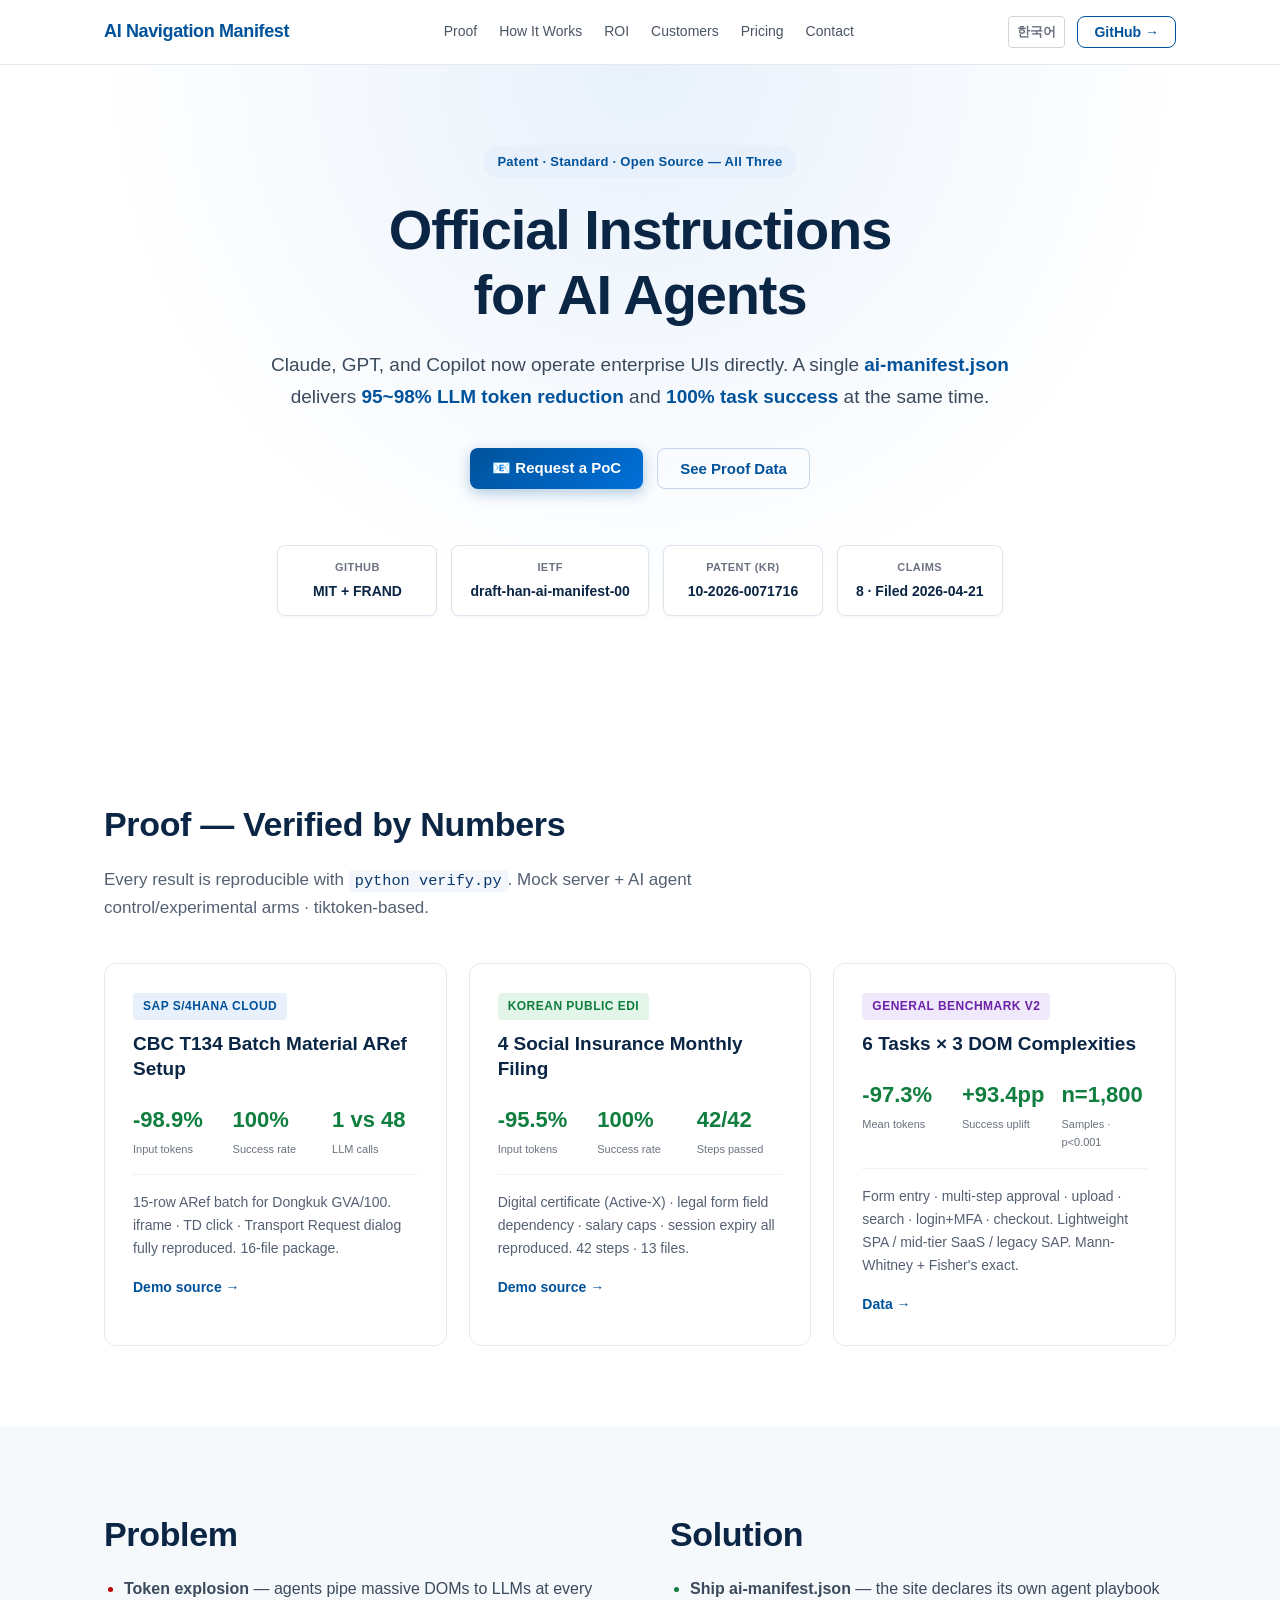
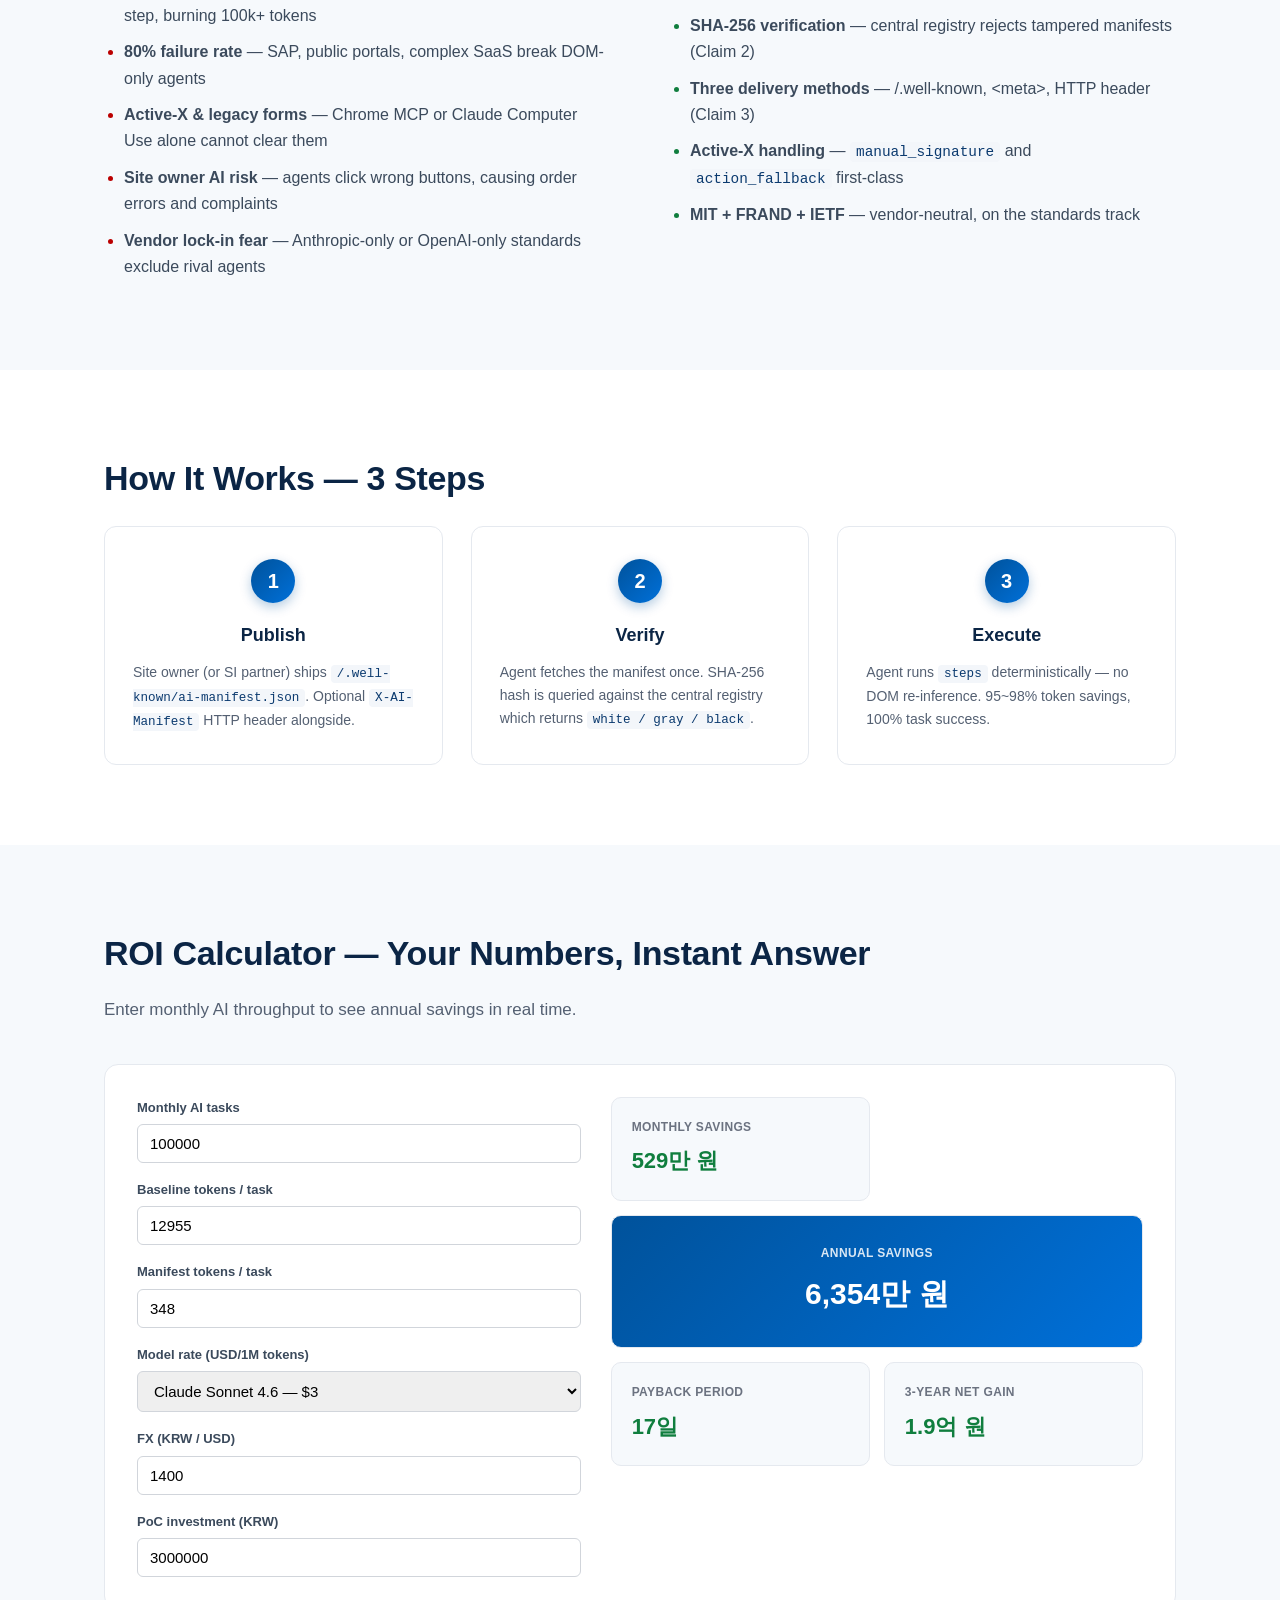
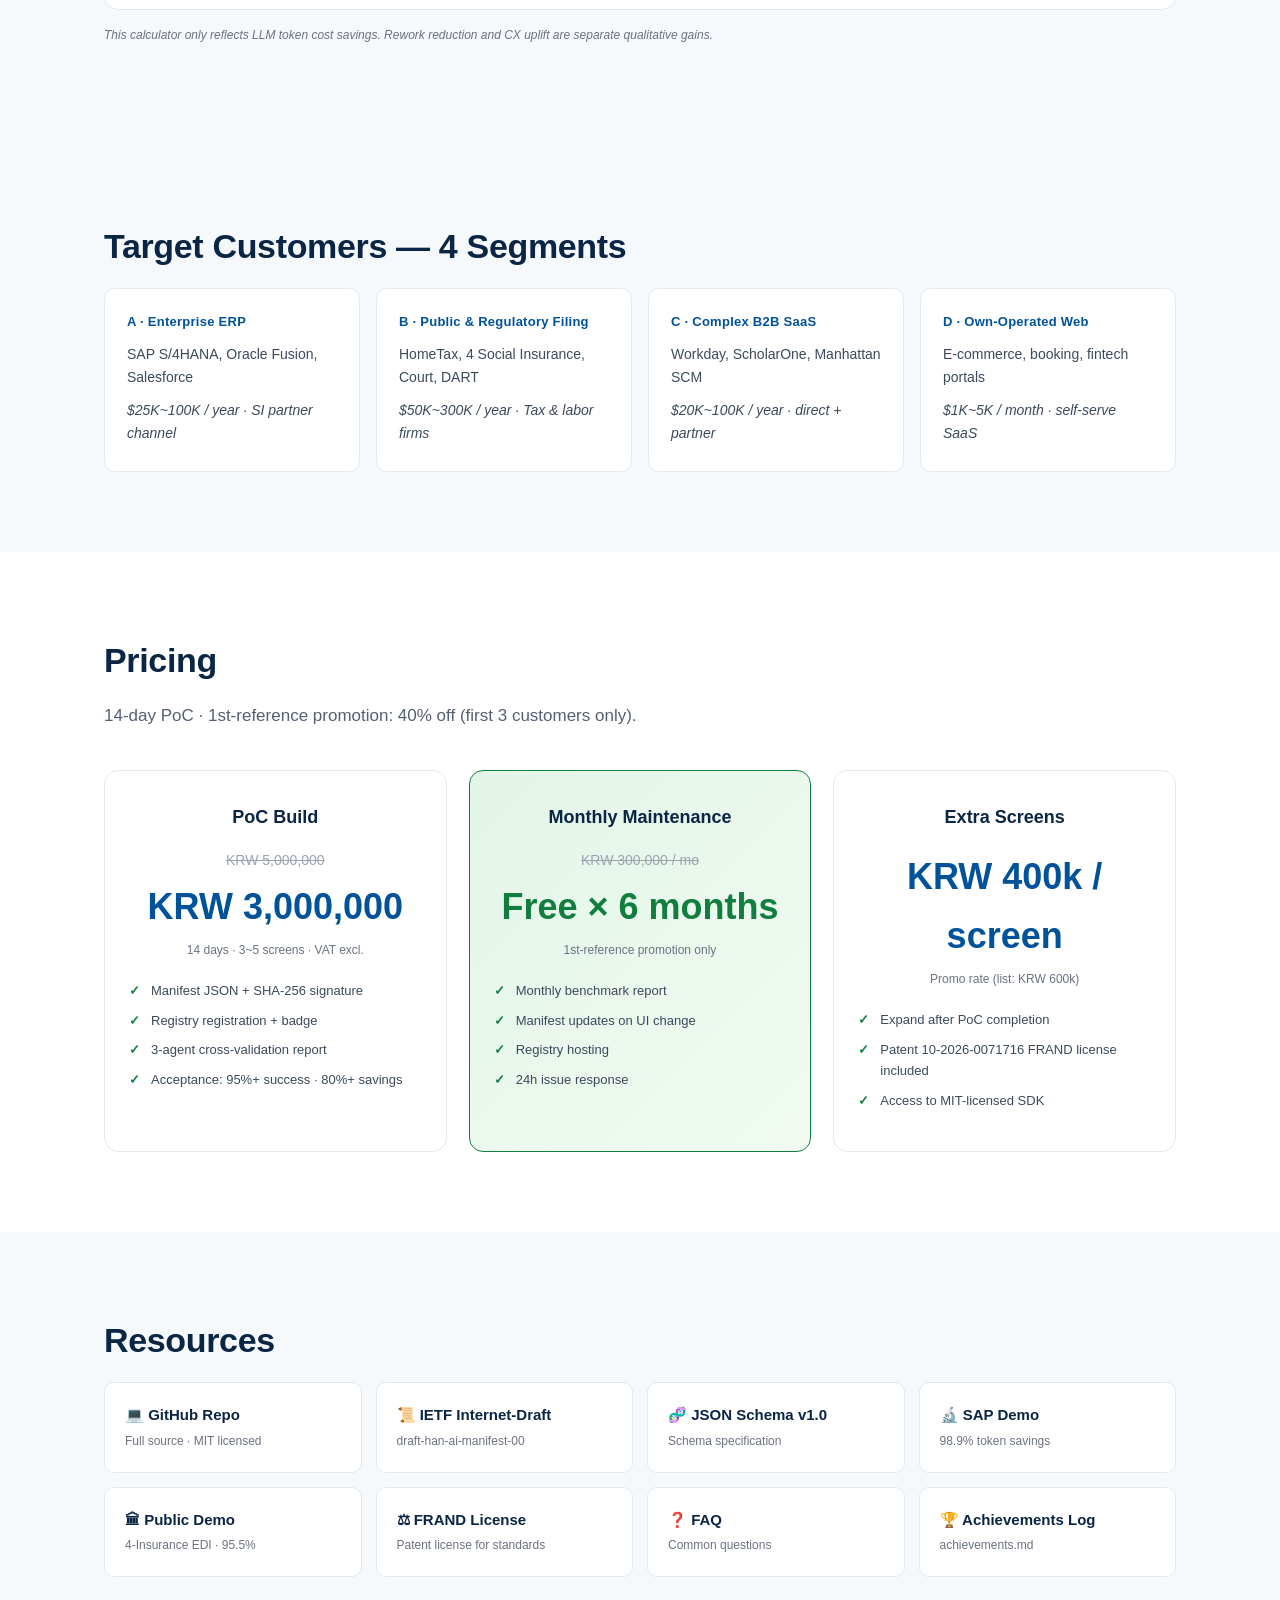
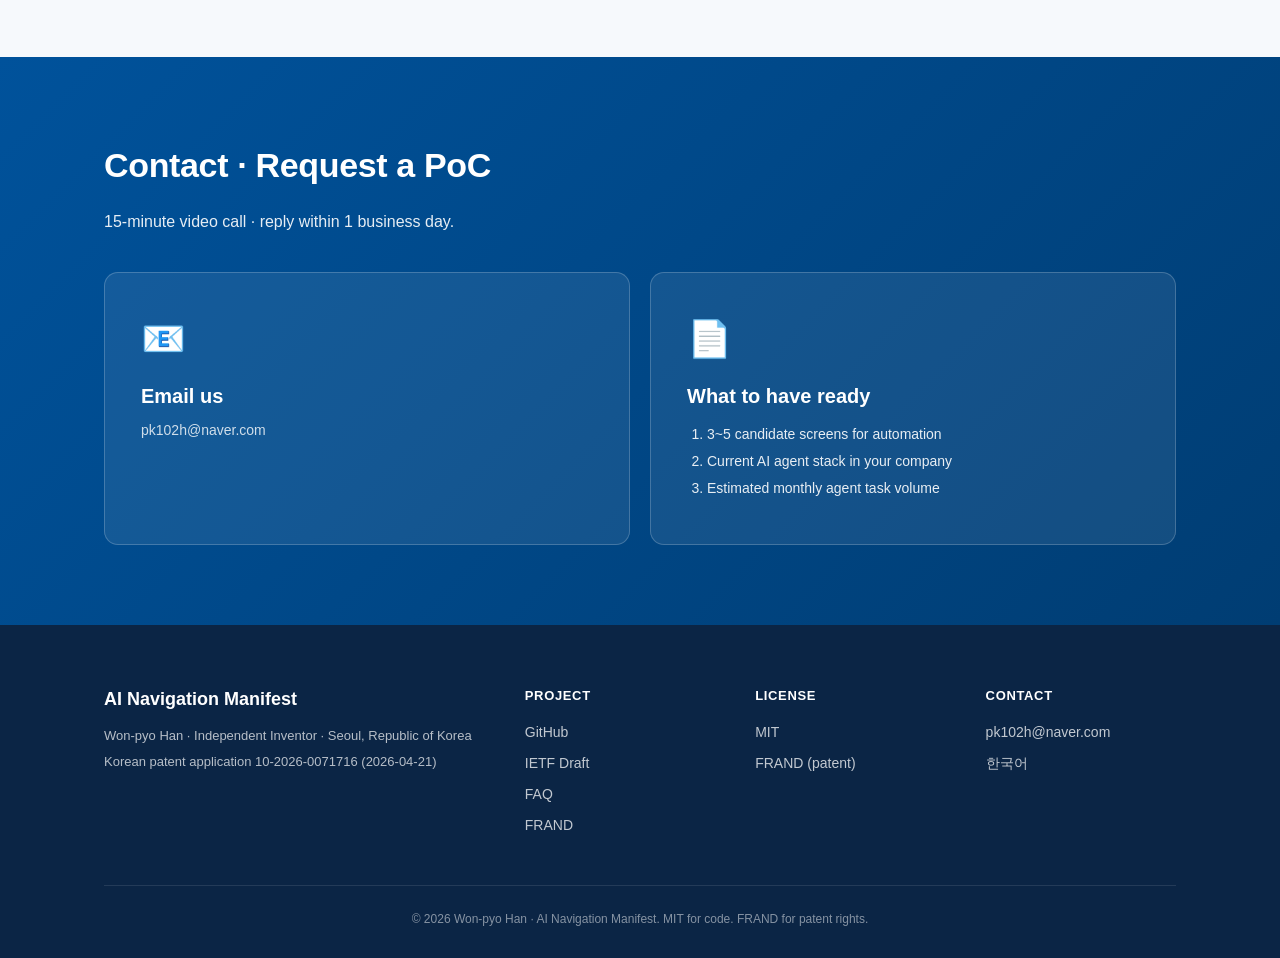
==== docs/en.html @ db05ebf0 "Add GitHub Pages landing site (KR + EN) with embedded ROI calculator - docs/index.html, docs/en.html" ====
<!doctype html>
<html lang="en">
<head>
  <meta charset="utf-8">
  <title>AI Navigation Manifest — Official Instructions for AI Agents</title>
  <meta name="description" content="Embed an AI-agent playbook into your website. Cut LLM tokens by 95~98%, lift task success to 100%. KR patent 10-2026-0071716 · IETF draft · MIT + FRAND.">
  <meta name="viewport" content="width=device-width, initial-scale=1">
  <meta property="og:title" content="AI Navigation Manifest">
  <meta property="og:description" content="Web agent manifest with 95~98% token savings — Korean patent + IETF draft + MIT/FRAND open source.">
  <meta property="og:type" content="website">
  <link rel="stylesheet" href="style.css">
</head>
<body>

<header class="topbar">
  <div class="wrap">
    <a class="brand" href="#top">AI Navigation Manifest</a>
    <nav class="menu">
      <a href="#proof">Proof</a>
      <a href="#howitworks">How It Works</a>
      <a href="#roi">ROI</a>
      <a href="#segments">Customers</a>
      <a href="#pricing">Pricing</a>
      <a href="#contact">Contact</a>
    </nav>
    <div class="actions">
      <a class="lang" href="index.html">한국어</a>
      <a class="btn btn-outline" href="https://github.com/11pyo/AINavManifest" target="_blank" rel="noopener">GitHub →</a>
    </div>
  </div>
</header>

<section id="top" class="hero">
  <div class="wrap">
    <div class="eyebrow">Patent · Standard · Open Source — All Three</div>
    <h1>Official Instructions<br>for AI Agents</h1>
    <p class="lede">
      Claude, GPT, and Copilot now operate enterprise UIs directly.
      A single <strong>ai-manifest.json</strong> delivers
      <strong>95~98% LLM token reduction</strong> and
      <strong>100% task success</strong> at the same time.
    </p>
    <div class="cta">
      <a class="btn btn-primary" href="#contact">📧 Request a PoC</a>
      <a class="btn btn-ghost" href="#proof">See Proof Data</a>
    </div>

    <div class="badges">
      <a class="badge" href="https://github.com/11pyo/AINavManifest" target="_blank" rel="noopener">
        <span class="badge-title">GitHub</span><span class="badge-val">MIT + FRAND</span>
      </a>
      <a class="badge" href="https://datatracker.ietf.org/doc/draft-han-ai-manifest/" target="_blank" rel="noopener">
        <span class="badge-title">IETF</span><span class="badge-val">draft-han-ai-manifest-00</span>
      </a>
      <div class="badge">
        <span class="badge-title">Patent (KR)</span><span class="badge-val">10-2026-0071716</span>
      </div>
      <div class="badge">
        <span class="badge-title">Claims</span><span class="badge-val">8 · Filed 2026-04-21</span>
      </div>
    </div>
  </div>
</section>

<section id="proof" class="section">
  <div class="wrap">
    <h2>Proof — Verified by Numbers</h2>
    <p class="section-lede">
      Every result is reproducible with <code>python verify.py</code>. Mock server + AI agent control/experimental arms · tiktoken-based.
    </p>

    <div class="cards">
      <div class="card">
        <div class="card-tag card-tag-blue">SAP S/4HANA Cloud</div>
        <h3>CBC T134 Batch Material ARef Setup</h3>
        <div class="metrics">
          <div class="metric"><span class="m-val">-98.9%</span><span class="m-label">Input tokens</span></div>
          <div class="metric"><span class="m-val">100%</span><span class="m-label">Success rate</span></div>
          <div class="metric"><span class="m-val">1 vs 48</span><span class="m-label">LLM calls</span></div>
        </div>
        <p>15-row ARef batch for Dongkuk GVA/100. iframe · TD click · Transport Request dialog fully reproduced. 16-file package.</p>
        <a class="card-link" href="https://github.com/11pyo/AINavManifest/tree/main/demo" target="_blank" rel="noopener">Demo source →</a>
      </div>

      <div class="card">
        <div class="card-tag card-tag-green">Korean Public EDI</div>
        <h3>4 Social Insurance Monthly Filing</h3>
        <div class="metrics">
          <div class="metric"><span class="m-val">-95.5%</span><span class="m-label">Input tokens</span></div>
          <div class="metric"><span class="m-val">100%</span><span class="m-label">Success rate</span></div>
          <div class="metric"><span class="m-val">42/42</span><span class="m-label">Steps passed</span></div>
        </div>
        <p>Digital certificate (Active-X) · legal form field dependency · salary caps · session expiry all reproduced. 42 steps · 13 files.</p>
        <a class="card-link" href="https://github.com/11pyo/AINavManifest/tree/main/demo_public" target="_blank" rel="noopener">Demo source →</a>
      </div>

      <div class="card">
        <div class="card-tag card-tag-purple">General Benchmark v2</div>
        <h3>6 Tasks × 3 DOM Complexities</h3>
        <div class="metrics">
          <div class="metric"><span class="m-val">-97.3%</span><span class="m-label">Mean tokens</span></div>
          <div class="metric"><span class="m-val">+93.4pp</span><span class="m-label">Success uplift</span></div>
          <div class="metric"><span class="m-val">n=1,800</span><span class="m-label">Samples · p&lt;0.001</span></div>
        </div>
        <p>Form entry · multi-step approval · upload · search · login+MFA · checkout. Lightweight SPA / mid-tier SaaS / legacy SAP. Mann-Whitney + Fisher's exact.</p>
        <a class="card-link" href="https://github.com/11pyo/AINavManifest/tree/main/validation" target="_blank" rel="noopener">Data →</a>
      </div>
    </div>
  </div>
</section>

<section class="section section-alt">
  <div class="wrap twocol">
    <div>
      <h2>Problem</h2>
      <ul class="bullets">
        <li><strong>Token explosion</strong> — agents pipe massive DOMs to LLMs at every step, burning 100k+ tokens</li>
        <li><strong>80% failure rate</strong> — SAP, public portals, complex SaaS break DOM-only agents</li>
        <li><strong>Active-X & legacy forms</strong> — Chrome MCP or Claude Computer Use alone cannot clear them</li>
        <li><strong>Site owner AI risk</strong> — agents click wrong buttons, causing order errors and complaints</li>
        <li><strong>Vendor lock-in fear</strong> — Anthropic-only or OpenAI-only standards exclude rival agents</li>
      </ul>
    </div>
    <div>
      <h2>Solution</h2>
      <ul class="bullets bullets-ok">
        <li><strong>Ship ai-manifest.json</strong> — the site declares its own agent playbook</li>
        <li><strong>SHA-256 verification</strong> — central registry rejects tampered manifests (Claim 2)</li>
        <li><strong>Three delivery methods</strong> — /.well-known, &lt;meta&gt;, HTTP header (Claim 3)</li>
        <li><strong>Active-X handling</strong> — <code>manual_signature</code> and <code>action_fallback</code> first-class</li>
        <li><strong>MIT + FRAND + IETF</strong> — vendor-neutral, on the standards track</li>
      </ul>
    </div>
  </div>
</section>

<section id="howitworks" class="section">
  <div class="wrap">
    <h2>How It Works — 3 Steps</h2>
    <div class="steps">
      <div class="step">
        <div class="step-num">1</div>
        <h3>Publish</h3>
        <p>Site owner (or SI partner) ships <code>/.well-known/ai-manifest.json</code>.
           Optional <code>X-AI-Manifest</code> HTTP header alongside.</p>
      </div>
      <div class="step">
        <div class="step-num">2</div>
        <h3>Verify</h3>
        <p>Agent fetches the manifest once. SHA-256 hash is queried against the central registry
           which returns <code>white / gray / black</code>.</p>
      </div>
      <div class="step">
        <div class="step-num">3</div>
        <h3>Execute</h3>
        <p>Agent runs <code>steps</code> deterministically — no DOM re-inference.
           95~98% token savings, 100% task success.</p>
      </div>
    </div>
  </div>
</section>

<section id="roi" class="section section-calc">
  <div class="wrap">
    <h2>ROI Calculator — Your Numbers, Instant Answer</h2>
    <p class="section-lede">Enter monthly AI throughput to see annual savings in real time.</p>

    <div class="calc-grid">
      <div class="calc-input">
        <label>Monthly AI tasks <input type="number" id="monthlyCount" value="100000" min="100"></label>
        <label>Baseline tokens / task <input type="number" id="baselineTokens" value="12955" min="100"></label>
        <label>Manifest tokens / task <input type="number" id="manifestTokens" value="348" min="1"></label>
        <label>Model rate (USD/1M tokens)
          <select id="modelPrice">
            <option value="0.8">Claude Haiku 4.5 — $0.8</option>
            <option value="3" selected>Claude Sonnet 4.6 — $3</option>
            <option value="15">Claude Opus 4.7 — $15</option>
            <option value="5">GPT-4o — $5</option>
          </select>
        </label>
        <label>FX (KRW / USD) <input type="number" id="fxRate" value="1400" min="1000" max="2000"></label>
        <label>PoC investment (KRW) <input type="number" id="pocAmount" value="3000000" min="100000"></label>
      </div>

      <div class="calc-output">
        <div class="out-card">
          <div class="out-label">Monthly savings</div>
          <div class="out-val" id="outMonthly">-</div>
        </div>
        <div class="out-card out-card-primary">
          <div class="out-label">Annual savings</div>
          <div class="out-val" id="outAnnual">-</div>
        </div>
        <div class="out-card">
          <div class="out-label">Payback period</div>
          <div class="out-val" id="outPayback">-</div>
        </div>
        <div class="out-card">
          <div class="out-label">3-year net gain</div>
          <div class="out-val" id="outThreeYear">-</div>
        </div>
      </div>
    </div>
    <p class="note">This calculator only reflects LLM token cost savings. Rework reduction and CX uplift are separate qualitative gains.</p>
  </div>
</section>

<section id="segments" class="section section-alt">
  <div class="wrap">
    <h2>Target Customers — 4 Segments</h2>
    <div class="segments">
      <div class="seg">
        <div class="seg-head">A · Enterprise ERP</div>
        <p>SAP S/4HANA, Oracle Fusion, Salesforce</p>
        <p class="seg-note">$25K~100K / year · SI partner channel</p>
      </div>
      <div class="seg">
        <div class="seg-head">B · Public &amp; Regulatory Filing</div>
        <p>HomeTax, 4 Social Insurance, Court, DART</p>
        <p class="seg-note">$50K~300K / year · Tax &amp; labor firms</p>
      </div>
      <div class="seg">
        <div class="seg-head">C · Complex B2B SaaS</div>
        <p>Workday, ScholarOne, Manhattan SCM</p>
        <p class="seg-note">$20K~100K / year · direct + partner</p>
      </div>
      <div class="seg">
        <div class="seg-head">D · Own-Operated Web</div>
        <p>E-commerce, booking, fintech portals</p>
        <p class="seg-note">$1K~5K / month · self-serve SaaS</p>
      </div>
    </div>
  </div>
</section>

<section id="pricing" class="section">
  <div class="wrap">
    <h2>Pricing</h2>
    <p class="section-lede">14-day PoC · 1st-reference promotion: 40% off (first 3 customers only).</p>

    <div class="price-grid">
      <div class="price">
        <h3>PoC Build</h3>
        <div class="price-line"><span class="strike">KRW 5,000,000</span></div>
        <div class="price-main">KRW 3,000,000</div>
        <div class="price-unit">14 days · 3~5 screens · VAT excl.</div>
        <ul class="price-list">
          <li>Manifest JSON + SHA-256 signature</li>
          <li>Registry registration + badge</li>
          <li>3-agent cross-validation report</li>
          <li>Acceptance: 95%+ success · 80%+ savings</li>
        </ul>
      </div>

      <div class="price price-highlight">
        <h3>Monthly Maintenance</h3>
        <div class="price-line"><span class="strike">KRW 300,000 / mo</span></div>
        <div class="price-main">Free × 6 months</div>
        <div class="price-unit">1st-reference promotion only</div>
        <ul class="price-list">
          <li>Monthly benchmark report</li>
          <li>Manifest updates on UI change</li>
          <li>Registry hosting</li>
          <li>24h issue response</li>
        </ul>
      </div>

      <div class="price">
        <h3>Extra Screens</h3>
        <div class="price-main">KRW 400k / screen</div>
        <div class="price-unit">Promo rate (list: KRW 600k)</div>
        <ul class="price-list">
          <li>Expand after PoC completion</li>
          <li>Patent 10-2026-0071716 FRAND license included</li>
          <li>Access to MIT-licensed SDK</li>
        </ul>
      </div>
    </div>
  </div>
</section>

<section class="section section-alt">
  <div class="wrap">
    <h2>Resources</h2>
    <div class="resources">
      <a class="res" href="https://github.com/11pyo/AINavManifest" target="_blank" rel="noopener">
        <div class="res-title">💻 GitHub Repo</div>
        <div class="res-sub">Full source · MIT licensed</div>
      </a>
      <a class="res" href="https://datatracker.ietf.org/doc/draft-han-ai-manifest/" target="_blank" rel="noopener">
        <div class="res-title">📜 IETF Internet-Draft</div>
        <div class="res-sub">draft-han-ai-manifest-00</div>
      </a>
      <a class="res" href="https://github.com/11pyo/AINavManifest/blob/main/ai-manifest.schema.json" target="_blank" rel="noopener">
        <div class="res-title">🧬 JSON Schema v1.0</div>
        <div class="res-sub">Schema specification</div>
      </a>
      <a class="res" href="https://github.com/11pyo/AINavManifest/tree/main/demo" target="_blank" rel="noopener">
        <div class="res-title">🔬 SAP Demo</div>
        <div class="res-sub">98.9% token savings</div>
      </a>
      <a class="res" href="https://github.com/11pyo/AINavManifest/tree/main/demo_public" target="_blank" rel="noopener">
        <div class="res-title">🏛 Public Demo</div>
        <div class="res-sub">4-Insurance EDI · 95.5%</div>
      </a>
      <a class="res" href="FRAND.md">
        <div class="res-title">⚖ FRAND License</div>
        <div class="res-sub">Patent license for standards</div>
      </a>
      <a class="res" href="FAQ.md">
        <div class="res-title">❓ FAQ</div>
        <div class="res-sub">Common questions</div>
      </a>
      <a class="res" href="https://github.com/11pyo/AINavManifest/blob/main/achievements.md" target="_blank" rel="noopener">
        <div class="res-title">🏆 Achievements Log</div>
        <div class="res-sub">achievements.md</div>
      </a>
    </div>
  </div>
</section>

<section id="contact" class="section section-contact">
  <div class="wrap">
    <h2>Contact · Request a PoC</h2>
    <p>15-minute video call · reply within 1 business day.</p>
    <div class="contact-grid">
      <a class="cta-big" href="mailto:pk102h@naver.com?subject=AI%20Navigation%20Manifest%20PoC%20inquiry&body=Hello%2C%0A%0ACompany%3A%20%0AContact%3A%20%0AAutomation%20target%20screens%3A%20%0A%0A">
        <div class="cta-emo">📧</div>
        <div class="cta-title">Email us</div>
        <div class="cta-sub">pk102h@naver.com</div>
      </a>
      <div class="cta-big cta-info">
        <div class="cta-emo">📄</div>
        <div class="cta-title">What to have ready</div>
        <ol>
          <li>3~5 candidate screens for automation</li>
          <li>Current AI agent stack in your company</li>
          <li>Estimated monthly agent task volume</li>
        </ol>
      </div>
    </div>
  </div>
</section>

<footer class="footer">
  <div class="wrap">
    <div class="footer-grid">
      <div>
        <div class="foot-brand">AI Navigation Manifest</div>
        <p>Won-pyo Han · Independent Inventor · Seoul, Republic of Korea</p>
        <p>Korean patent application 10-2026-0071716 (2026-04-21)</p>
      </div>
      <div>
        <h4>Project</h4>
        <a href="https://github.com/11pyo/AINavManifest" target="_blank" rel="noopener">GitHub</a>
        <a href="https://datatracker.ietf.org/doc/draft-han-ai-manifest/" target="_blank" rel="noopener">IETF Draft</a>
        <a href="FAQ.md">FAQ</a>
        <a href="FRAND.md">FRAND</a>
      </div>
      <div>
        <h4>License</h4>
        <a href="https://github.com/11pyo/AINavManifest/blob/main/LICENSE" target="_blank" rel="noopener">MIT</a>
        <a href="FRAND.md">FRAND (patent)</a>
      </div>
      <div>
        <h4>Contact</h4>
        <a href="mailto:pk102h@naver.com">pk102h@naver.com</a>
        <a href="index.html">한국어</a>
      </div>
    </div>
    <div class="foot-bottom">© 2026 Won-pyo Han · AI Navigation Manifest. MIT for code. FRAND for patent rights.</div>
  </div>
</footer>

<script src="app.js" defer></script>
</body>
</html>
---- docs/style.css ----
/* ==========================================================
   AI Navigation Manifest — Landing Page Stylesheet
   v1.0 · 2026-04-23
   색상: 딥블루 #00529b · 성공 녹색 #107e3e · 경고 황색 #f7a600
   ========================================================== */

*,*::before,*::after { box-sizing: border-box; }
html,body { margin: 0; padding: 0; }
body {
  font-family: -apple-system, BlinkMacSystemFont, "Segoe UI", "Pretendard",
               "Apple SD Gothic Neo", "Malgun Gothic", Roboto, sans-serif;
  color: #1f2937;
  line-height: 1.65;
  background: #fff;
  -webkit-font-smoothing: antialiased;
}

.wrap { max-width: 1120px; margin: 0 auto; padding: 0 24px; }

a { color: #00529b; text-decoration: none; }
a:hover { text-decoration: underline; }
code {
  font-family: "SF Mono", Consolas, Menlo, monospace;
  background: #f3f6fa; padding: 2px 6px; border-radius: 4px;
  font-size: 0.9em; color: #0b3a6f;
}
ul, ol { padding-left: 20px; margin: 8px 0; }

/* ==================== TOP BAR ==================== */
.topbar {
  position: sticky; top: 0; z-index: 50;
  background: rgba(255,255,255,0.92);
  backdrop-filter: blur(10px);
  border-bottom: 1px solid #e5e9ef;
}
.topbar .wrap {
  display: flex; align-items: center; justify-content: space-between;
  height: 64px;
}
.brand {
  font-weight: 700; font-size: 18px; color: #00529b;
  letter-spacing: -0.02em;
}
.menu { display: flex; gap: 22px; }
.menu a {
  color: #4b5563; font-size: 14px; font-weight: 500;
  transition: color 0.15s;
}
.menu a:hover { color: #00529b; text-decoration: none; }
.actions { display: flex; gap: 12px; align-items: center; }
.lang {
  font-size: 13px; color: #6b7280; font-weight: 600;
  padding: 4px 8px; border: 1px solid #d1d5db; border-radius: 4px;
}
.lang:hover { background: #f3f6fa; text-decoration: none; }

@media (max-width: 860px) {
  .menu { display: none; }
}

/* ==================== BUTTONS ==================== */
.btn {
  display: inline-block;
  padding: 12px 22px;
  border-radius: 8px;
  font-weight: 600; font-size: 15px;
  text-decoration: none;
  transition: transform 0.15s, box-shadow 0.15s;
  line-height: 1;
}
.btn:hover { transform: translateY(-1px); text-decoration: none; }
.btn-primary {
  background: linear-gradient(135deg, #00529b 0%, #0070d9 100%);
  color: #fff; box-shadow: 0 4px 14px rgba(0,82,155,0.3);
}
.btn-primary:hover { box-shadow: 0 6px 20px rgba(0,82,155,0.45); }
.btn-outline {
  border: 1.5px solid #00529b; color: #00529b; background: #fff;
  padding: 8px 16px; font-size: 14px;
}
.btn-outline:hover { background: #f3f6fa; }
.btn-ghost {
  background: transparent; color: #00529b;
  border: 1.5px solid #c7d5e8;
}
.btn-ghost:hover { background: #f3f6fa; border-color: #00529b; }

/* ==================== HERO ==================== */
.hero {
  padding: 80px 0 100px;
  background: radial-gradient(ellipse at top, #e8f1fb 0%, #fff 60%);
  text-align: center;
}
.eyebrow {
  display: inline-block;
  font-size: 13px; font-weight: 600; color: #00529b;
  background: #e8f1fb; padding: 6px 14px; border-radius: 999px;
  margin-bottom: 20px;
  letter-spacing: 0.02em;
}
.hero h1 {
  font-size: 56px; font-weight: 800; margin: 0 0 22px;
  line-height: 1.15; color: #0b2545;
  letter-spacing: -0.02em;
}
.lede {
  font-size: 19px; color: #3b4a5c; max-width: 760px;
  margin: 0 auto 36px;
}
.lede strong { color: #00529b; }
.cta { display: flex; gap: 14px; justify-content: center; flex-wrap: wrap; margin-bottom: 40px; }
.badges {
  display: flex; gap: 14px; justify-content: center; flex-wrap: wrap;
  margin-top: 56px;
}
.badge {
  background: #fff; padding: 12px 18px;
  border: 1px solid #dde5ef; border-radius: 8px;
  display: flex; flex-direction: column; align-items: center;
  min-width: 160px; gap: 4px;
  box-shadow: 0 1px 3px rgba(0,0,0,0.04);
  transition: box-shadow 0.15s;
}
.badge:hover { box-shadow: 0 4px 14px rgba(0,82,155,0.12); text-decoration: none; }
.badge-title { font-size: 11px; color: #6b7280; font-weight: 600; letter-spacing: 0.04em; text-transform: uppercase; }
.badge-val { font-size: 14px; color: #0b2545; font-weight: 700; }

@media (max-width: 720px) {
  .hero h1 { font-size: 40px; }
  .lede { font-size: 17px; }
}

/* ==================== SECTION ==================== */
.section { padding: 80px 0; }
.section-alt { background: #f6f9fc; }
.section h2 {
  font-size: 34px; font-weight: 800; color: #0b2545; margin: 0 0 14px;
  letter-spacing: -0.01em;
}
.section-lede { color: #546072; font-size: 17px; max-width: 680px; margin: 0 0 40px; }

/* ==================== PROOF CARDS ==================== */
.cards { display: grid; grid-template-columns: repeat(3, 1fr); gap: 22px; }
.card {
  background: #fff;
  border: 1px solid #e5e9ef;
  border-radius: 12px;
  padding: 28px;
  transition: box-shadow 0.15s, transform 0.15s;
}
.card:hover { box-shadow: 0 8px 30px rgba(0,82,155,0.1); transform: translateY(-2px); }
.card-tag {
  display: inline-block; font-size: 12px; font-weight: 700;
  padding: 4px 10px; border-radius: 4px; margin-bottom: 12px;
  letter-spacing: 0.04em; text-transform: uppercase;
}
.card-tag-blue { background: #e8f1fb; color: #00529b; }
.card-tag-green { background: #e3f5e8; color: #107e3e; }
.card-tag-purple { background: #f0e8fb; color: #6b21a8; }
.card h3 { font-size: 19px; color: #0b2545; margin: 0 0 20px; line-height: 1.3; }
.metrics {
  display: flex; gap: 14px; margin-bottom: 16px;
  padding-bottom: 16px; border-bottom: 1px solid #eef1f5;
}
.metric { flex: 1; }
.m-val { display: block; font-size: 22px; font-weight: 800; color: #107e3e; }
.m-label { display: block; font-size: 11px; color: #6b7280; margin-top: 2px; }
.card p { font-size: 14px; color: #546072; margin: 0 0 14px; }
.card-link { font-size: 14px; font-weight: 600; }

@media (max-width: 860px) {
  .cards { grid-template-columns: 1fr; }
}

/* ==================== TWO COLUMN ==================== */
.twocol {
  display: grid; grid-template-columns: 1fr 1fr; gap: 60px;
}
.bullets li { margin-bottom: 10px; color: #3b4a5c; }
.bullets li::marker { color: #bb0000; }
.bullets-ok li::marker { color: #107e3e; }
@media (max-width: 860px) {
  .twocol { grid-template-columns: 1fr; gap: 30px; }
}

/* ==================== STEPS ==================== */
.steps { display: grid; grid-template-columns: repeat(3, 1fr); gap: 28px; margin-top: 20px; }
.step {
  background: #fff; border: 1px solid #e5e9ef; border-radius: 12px;
  padding: 32px 28px; text-align: center; position: relative;
}
.step-num {
  width: 44px; height: 44px; border-radius: 50%;
  background: linear-gradient(135deg, #00529b, #0070d9);
  color: #fff; font-size: 20px; font-weight: 700;
  display: flex; align-items: center; justify-content: center;
  margin: 0 auto 18px; box-shadow: 0 4px 12px rgba(0,82,155,0.3);
}
.step h3 { font-size: 18px; color: #0b2545; margin: 0 0 10px; }
.step p { font-size: 14px; color: #546072; margin: 0; text-align: left; }
@media (max-width: 860px) {
  .steps { grid-template-columns: 1fr; }
}

/* ==================== ROI CALCULATOR ==================== */
.section-calc { background: #f6f9fc; }
.calc-grid {
  display: grid; grid-template-columns: 1fr 1.2fr; gap: 30px;
  background: #fff; padding: 32px; border-radius: 14px;
  border: 1px solid #e5e9ef; margin-top: 20px;
}
.calc-input { display: flex; flex-direction: column; gap: 16px; }
.calc-input label {
  font-size: 13px; font-weight: 600; color: #3b4a5c;
  display: flex; flex-direction: column; gap: 6px;
}
.calc-input input, .calc-input select {
  padding: 10px 12px; border: 1px solid #d1d5db; border-radius: 6px;
  font-size: 15px; font-family: inherit;
  transition: border-color 0.15s;
}
.calc-input input:focus, .calc-input select:focus {
  outline: none; border-color: #00529b;
  box-shadow: 0 0 0 3px rgba(0,82,155,0.15);
}
.calc-output {
  display: grid; grid-template-columns: 1fr 1fr; gap: 14px;
  align-content: start;
}
.out-card {
  background: #f6f9fc; padding: 20px; border-radius: 10px;
  border: 1px solid #e5e9ef;
}
.out-card-primary {
  background: linear-gradient(135deg, #00529b, #0070d9);
  grid-column: span 2; text-align: center; padding: 28px;
}
.out-card-primary .out-label { color: rgba(255,255,255,0.85); }
.out-card-primary .out-val { color: #fff; font-size: 30px; }
.out-label { font-size: 12px; color: #6b7280; font-weight: 600; letter-spacing: 0.03em; text-transform: uppercase; }
.out-val { font-size: 22px; font-weight: 800; color: #107e3e; margin-top: 6px; }
.note { font-size: 12px; color: #6b7280; margin-top: 16px; font-style: italic; }

@media (max-width: 860px) {
  .calc-grid { grid-template-columns: 1fr; }
}

/* ==================== SEGMENTS ==================== */
.segments { display: grid; grid-template-columns: repeat(4, 1fr); gap: 16px; }
.seg {
  background: #fff; border: 1px solid #e5e9ef; border-radius: 10px;
  padding: 22px; transition: transform 0.15s, box-shadow 0.15s;
}
.seg:hover { transform: translateY(-2px); box-shadow: 0 8px 24px rgba(0,82,155,0.08); }
.seg-head { font-size: 13px; font-weight: 700; color: #00529b; margin-bottom: 10px; letter-spacing: 0.02em; }
.seg p { font-size: 14px; color: #3b4a5c; margin: 4px 0; }
.seg-note { font-size: 12px; color: #6b7280; font-style: italic; margin-top: 10px !important; }

@media (max-width: 860px) {
  .segments { grid-template-columns: 1fr 1fr; }
}

/* ==================== PRICING ==================== */
.price-grid { display: grid; grid-template-columns: repeat(3, 1fr); gap: 22px; }
.price {
  background: #fff; border: 1px solid #e5e9ef; border-radius: 14px;
  padding: 32px 24px; text-align: center;
}
.price-highlight {
  background: linear-gradient(135deg, #e3f5e8 0%, #f1fbf1 100%);
  border-color: #107e3e;
}
.price h3 { font-size: 18px; color: #0b2545; margin: 0 0 14px; }
.price-line { margin-bottom: 4px; }
.strike { text-decoration: line-through; color: #9ca3af; font-size: 14px; }
.price-main { font-size: 36px; font-weight: 800; color: #00529b; margin-bottom: 4px; }
.price-highlight .price-main { color: #107e3e; }
.price-unit { font-size: 12px; color: #6b7280; margin-bottom: 20px; }
.price-list { text-align: left; list-style: none; padding: 0; }
.price-list li {
  font-size: 13px; color: #3b4a5c; margin-bottom: 8px;
  padding-left: 22px; position: relative;
}
.price-list li::before {
  content: "✓"; position: absolute; left: 0; color: #107e3e; font-weight: 700;
}

@media (max-width: 860px) {
  .price-grid { grid-template-columns: 1fr; }
}

/* ==================== RESOURCES ==================== */
.resources { display: grid; grid-template-columns: repeat(4, 1fr); gap: 14px; }
.res {
  background: #fff; padding: 20px; border-radius: 10px;
  border: 1px solid #e5e9ef;
  transition: transform 0.15s, box-shadow 0.15s;
}
.res:hover { transform: translateY(-2px); box-shadow: 0 4px 14px rgba(0,82,155,0.1); text-decoration: none; }
.res-title { font-size: 15px; font-weight: 700; color: #0b2545; margin-bottom: 4px; }
.res-sub { font-size: 12px; color: #6b7280; }

@media (max-width: 860px) {
  .resources { grid-template-columns: 1fr 1fr; }
}

/* ==================== CONTACT ==================== */
.section-contact {
  background: linear-gradient(135deg, #00529b 0%, #003d73 100%);
  color: #fff;
}
.section-contact h2 { color: #fff; }
.section-contact p { color: rgba(255,255,255,0.9); margin-bottom: 36px; }
.contact-grid { display: grid; grid-template-columns: 1fr 1fr; gap: 20px; }
.cta-big {
  background: rgba(255,255,255,0.08);
  border: 1px solid rgba(255,255,255,0.2);
  border-radius: 14px; padding: 36px;
  text-decoration: none; color: #fff;
  transition: background 0.15s, transform 0.15s;
}
.cta-big:hover { background: rgba(255,255,255,0.15); transform: translateY(-2px); text-decoration: none; }
.cta-emo { font-size: 36px; margin-bottom: 12px; }
.cta-title { font-size: 20px; font-weight: 700; margin-bottom: 6px; }
.cta-sub { font-size: 14px; color: rgba(255,255,255,0.8); }
.cta-info { cursor: default; }
.cta-info:hover { transform: none; background: rgba(255,255,255,0.08); }
.cta-info ol { margin-top: 10px; padding-left: 20px; }
.cta-info li { font-size: 14px; color: rgba(255,255,255,0.9); margin-bottom: 4px; }

@media (max-width: 860px) {
  .contact-grid { grid-template-columns: 1fr; }
}

/* ==================== FOOTER ==================== */
.footer {
  background: #0b2545; color: rgba(255,255,255,0.85);
  padding: 60px 0 30px;
}
.footer-grid {
  display: grid; grid-template-columns: 2fr 1fr 1fr 1fr; gap: 40px;
  margin-bottom: 40px;
}
.foot-brand {
  font-weight: 700; font-size: 18px; color: #fff; margin-bottom: 10px;
}
.footer p { font-size: 13px; margin: 4px 0; color: rgba(255,255,255,0.7); }
.footer h4 {
  color: #fff; font-size: 13px; font-weight: 700;
  text-transform: uppercase; letter-spacing: 0.05em;
  margin: 0 0 14px;
}
.footer a {
  display: block; color: rgba(255,255,255,0.75); font-size: 14px;
  margin-bottom: 8px; transition: color 0.15s;
}
.footer a:hover { color: #fff; text-decoration: none; }
.foot-bottom {
  font-size: 12px; color: rgba(255,255,255,0.5);
  padding-top: 24px; border-top: 1px solid rgba(255,255,255,0.1);
  text-align: center;
}

@media (max-width: 860px) {
  .footer-grid { grid-template-columns: 1fr 1fr; gap: 30px; }
}
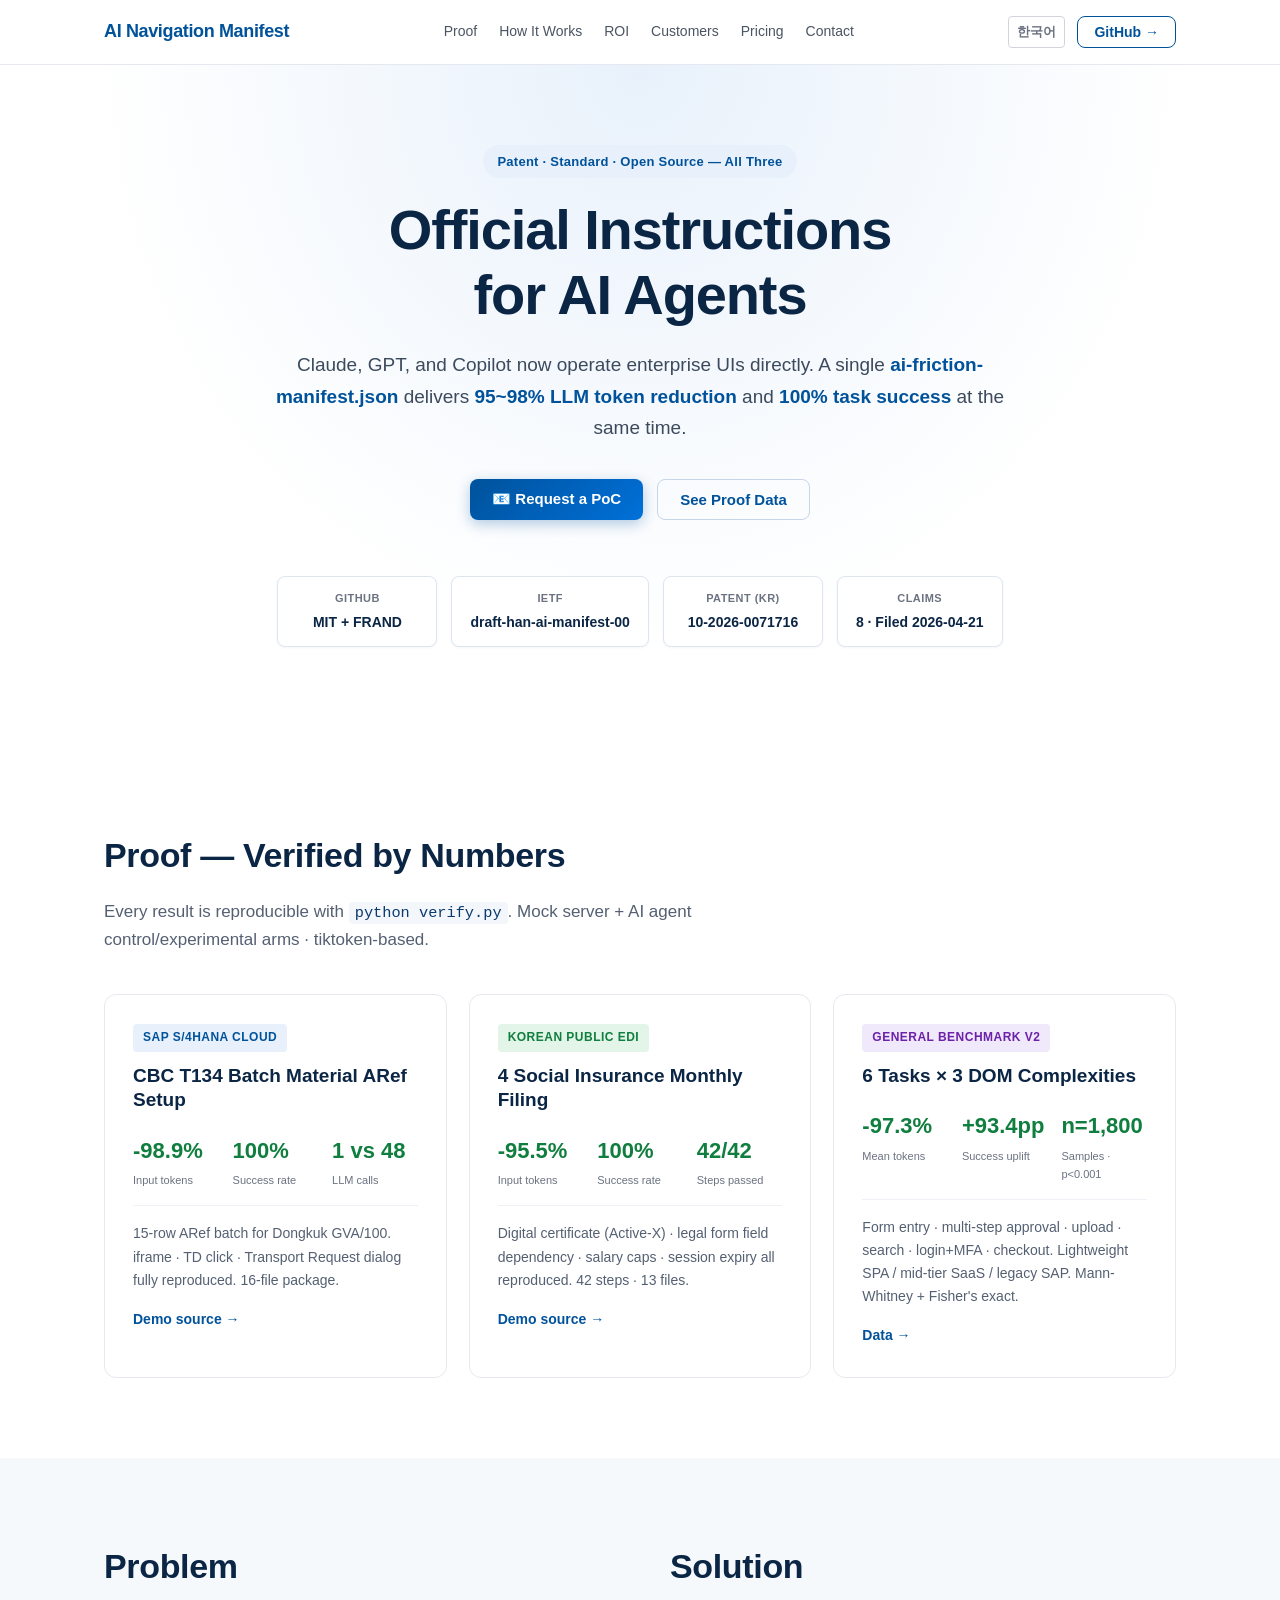
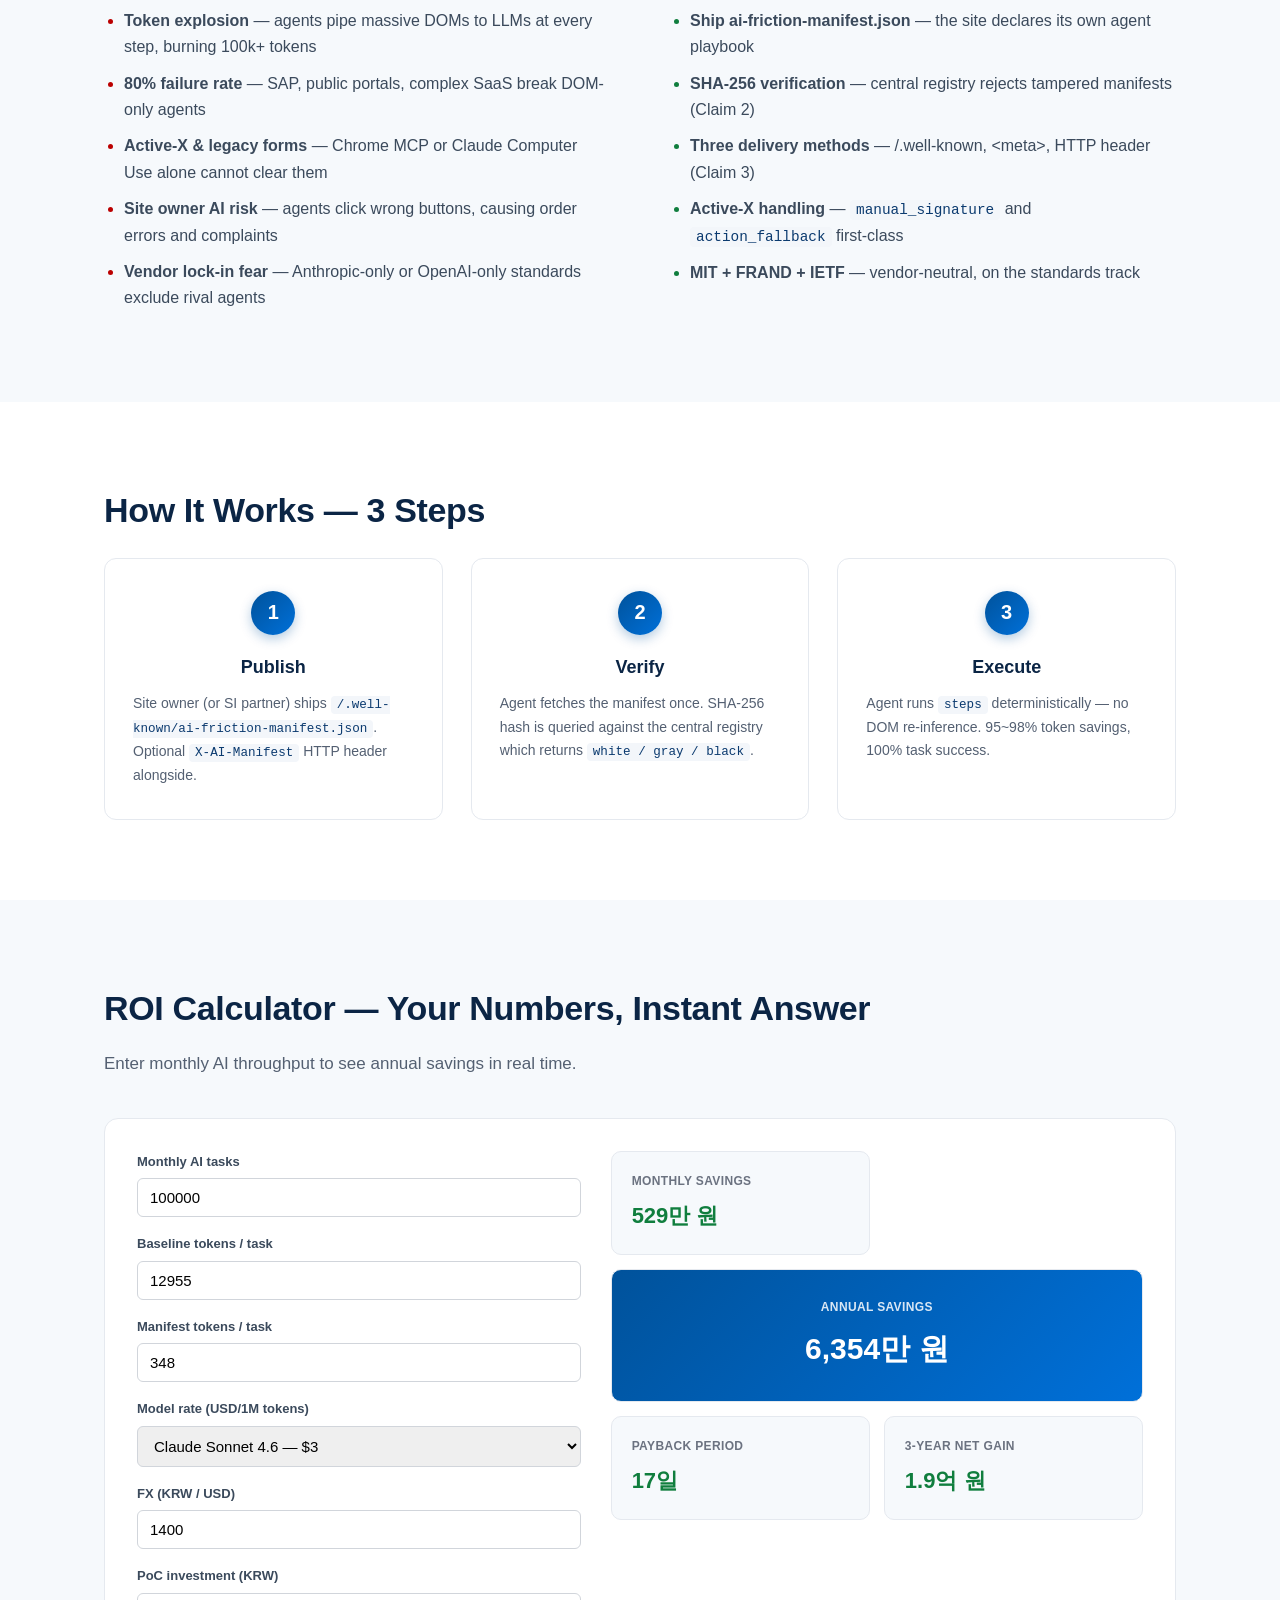
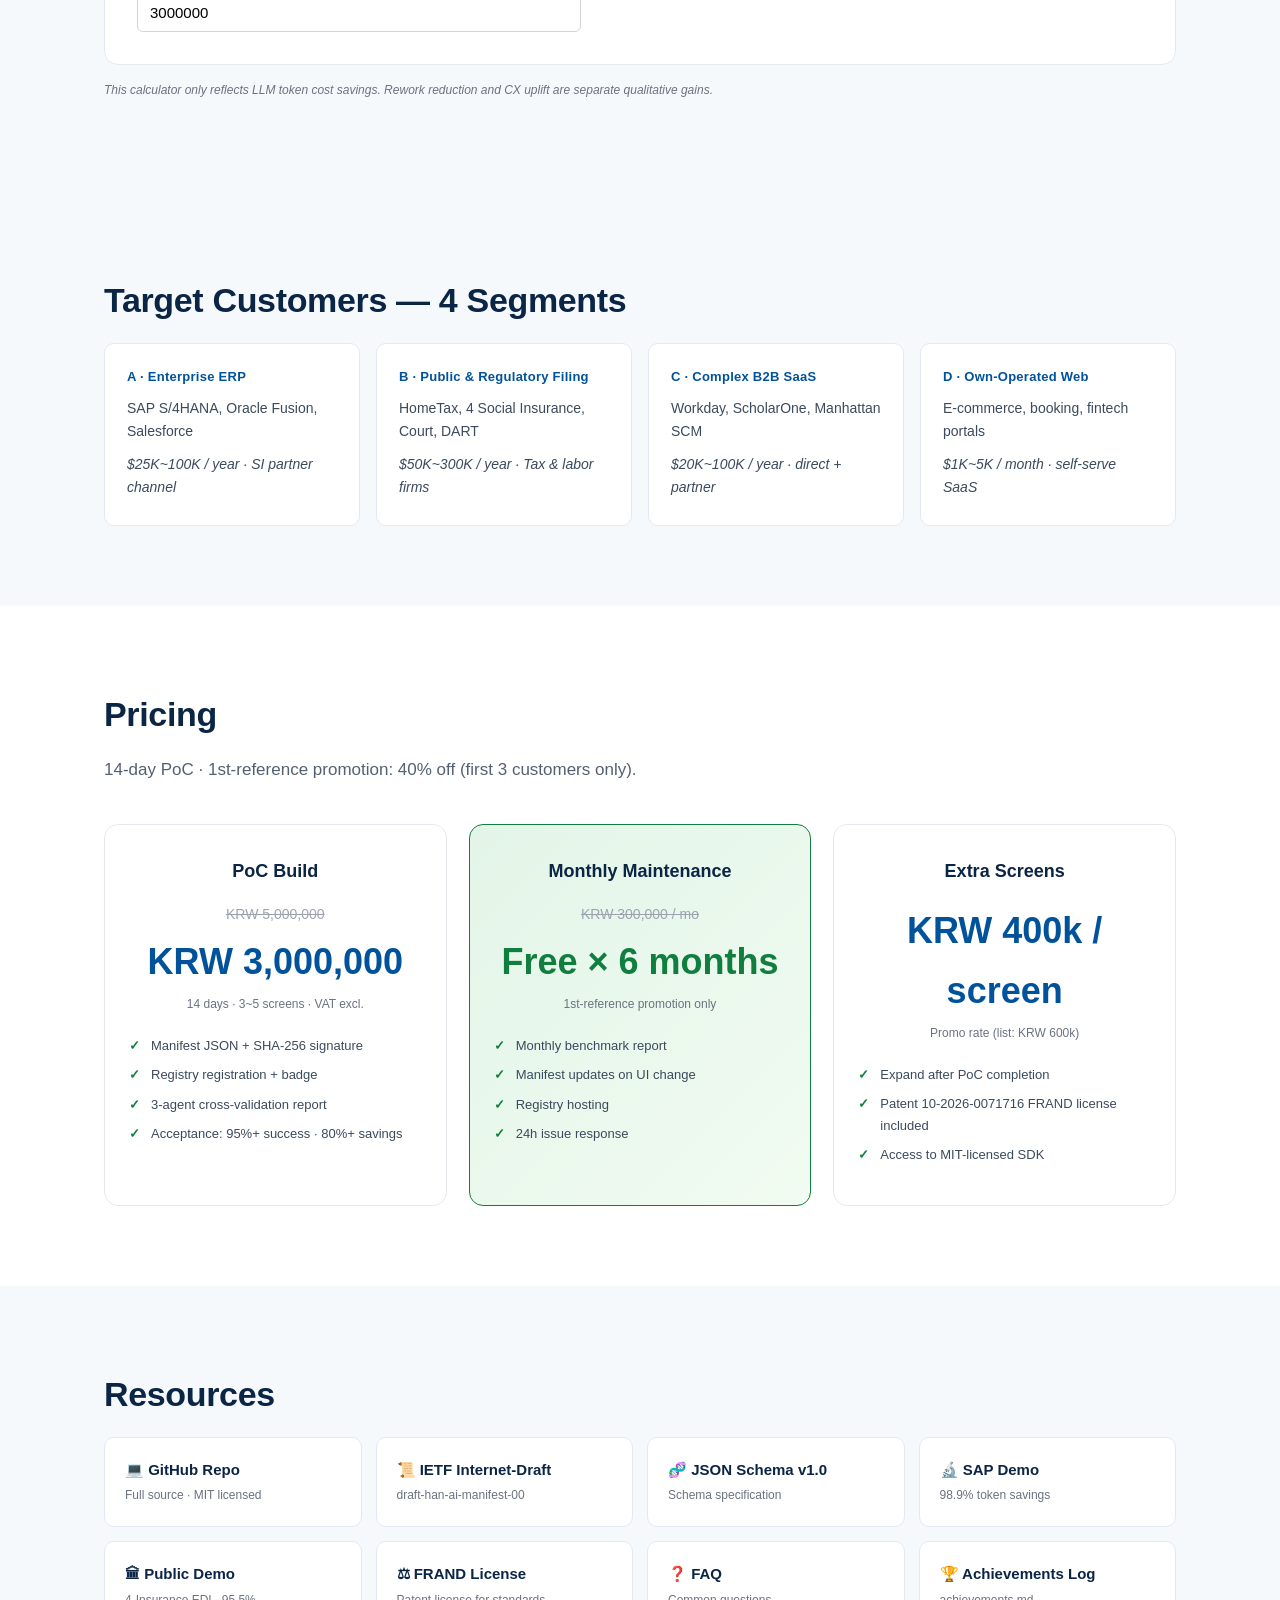
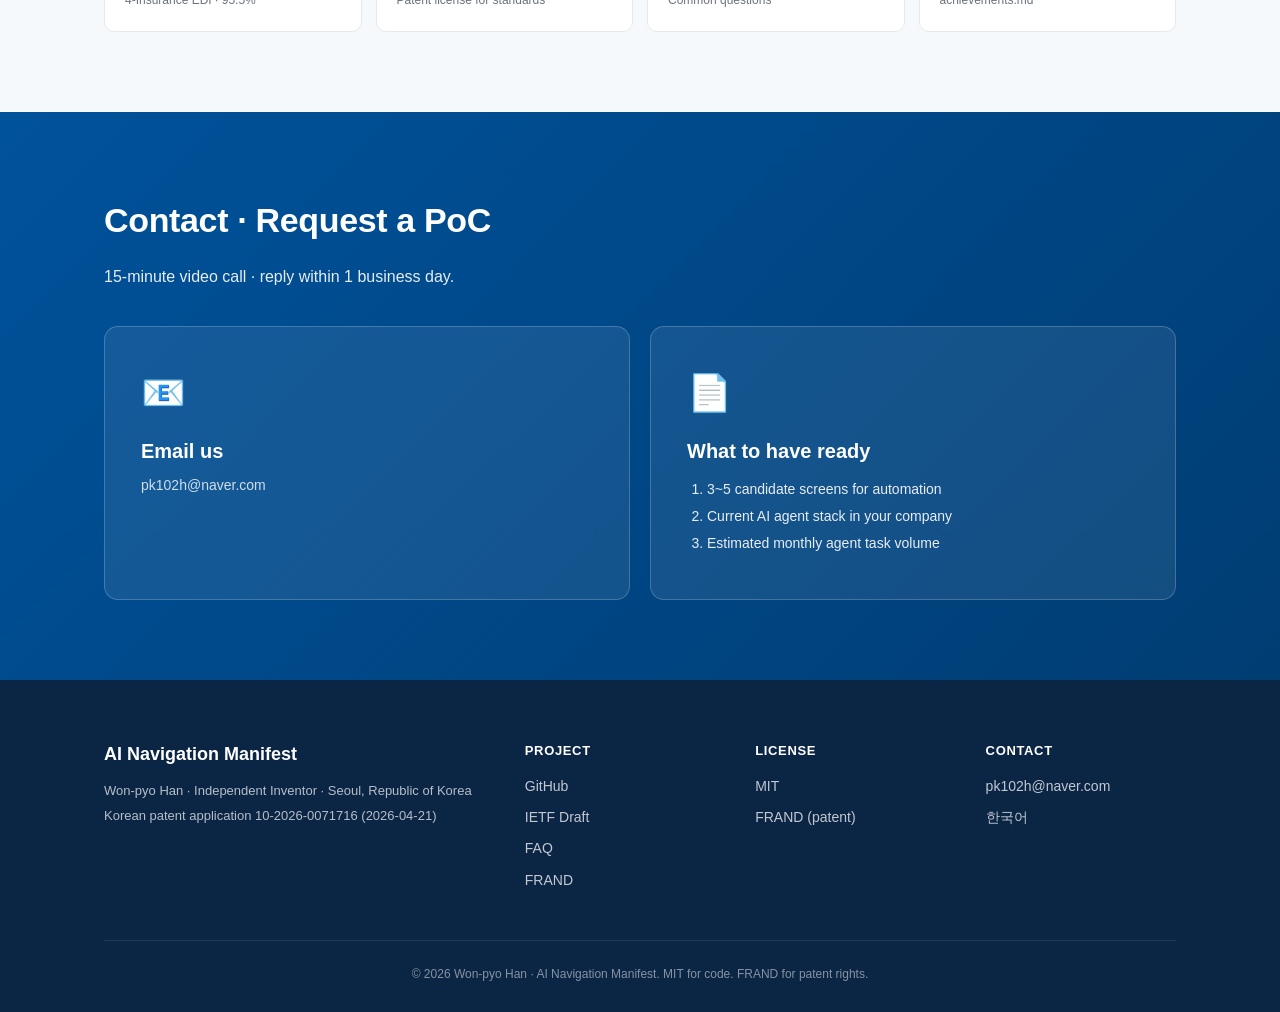
==== commit 5cff2658: "Implement AFRM schema 2.0 and PEP per draft-han-ai-manifest-03 - ai-friction-manifest.schema.json: J" ====
--- a/docs/en.html
+++ b/docs/en.html
@@ -36,7 +36,7 @@
     <h1>Official Instructions<br>for AI Agents</h1>
     <p class="lede">
       Claude, GPT, and Copilot now operate enterprise UIs directly.
-      A single <strong>ai-manifest.json</strong> delivers
+      A single <strong>ai-friction-manifest.json</strong> delivers
       <strong>95~98% LLM token reduction</strong> and
       <strong>100% task success</strong> at the same time.
     </p>
@@ -124,7 +124,7 @@
     <div>
       <h2>Solution</h2>
       <ul class="bullets bullets-ok">
-        <li><strong>Ship ai-manifest.json</strong> — the site declares its own agent playbook</li>
+        <li><strong>Ship ai-friction-manifest.json</strong> — the site declares its own agent playbook</li>
         <li><strong>SHA-256 verification</strong> — central registry rejects tampered manifests (Claim 2)</li>
         <li><strong>Three delivery methods</strong> — /.well-known, &lt;meta&gt;, HTTP header (Claim 3)</li>
         <li><strong>Active-X handling</strong> — <code>manual_signature</code> and <code>action_fallback</code> first-class</li>
@@ -141,7 +141,7 @@
       <div class="step">
         <div class="step-num">1</div>
         <h3>Publish</h3>
-        <p>Site owner (or SI partner) ships <code>/.well-known/ai-manifest.json</code>.
+        <p>Site owner (or SI partner) ships <code>/.well-known/ai-friction-manifest.json</code>.
            Optional <code>X-AI-Manifest</code> HTTP header alongside.</p>
       </div>
       <div class="step">
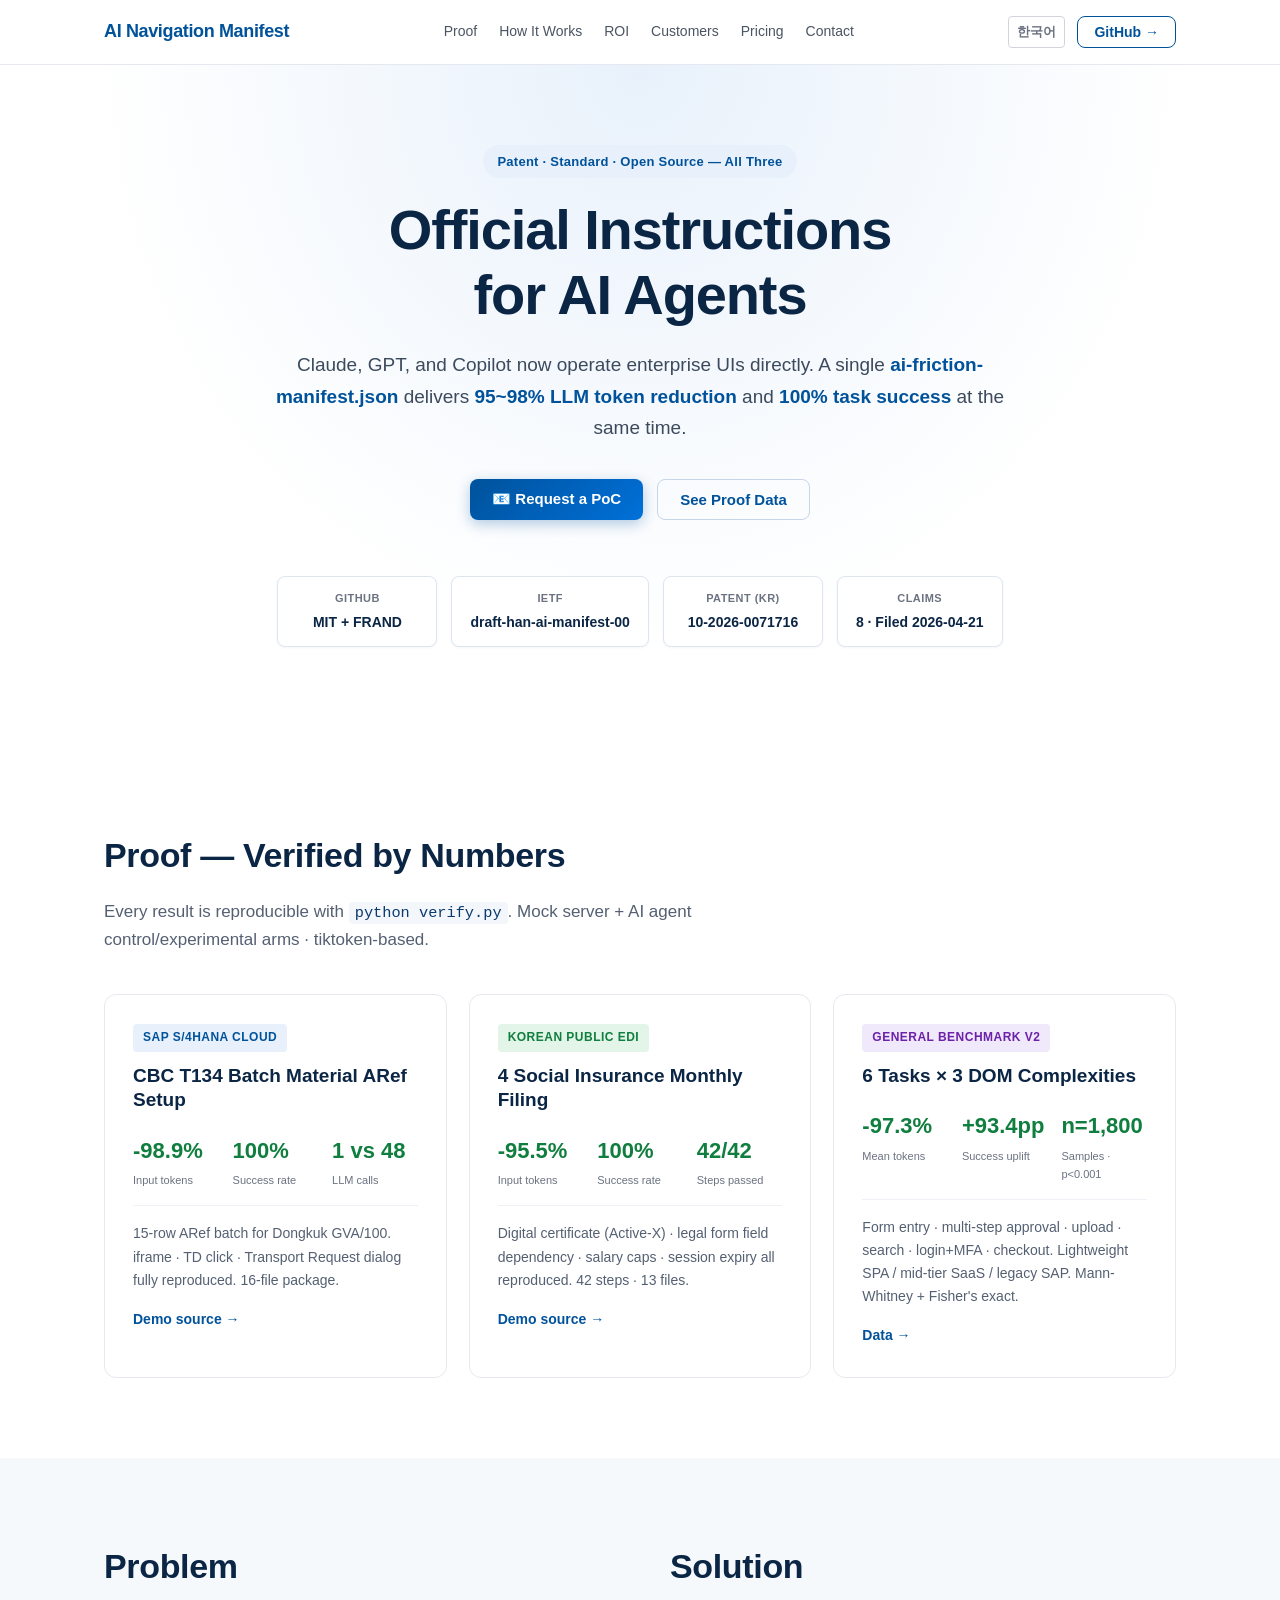
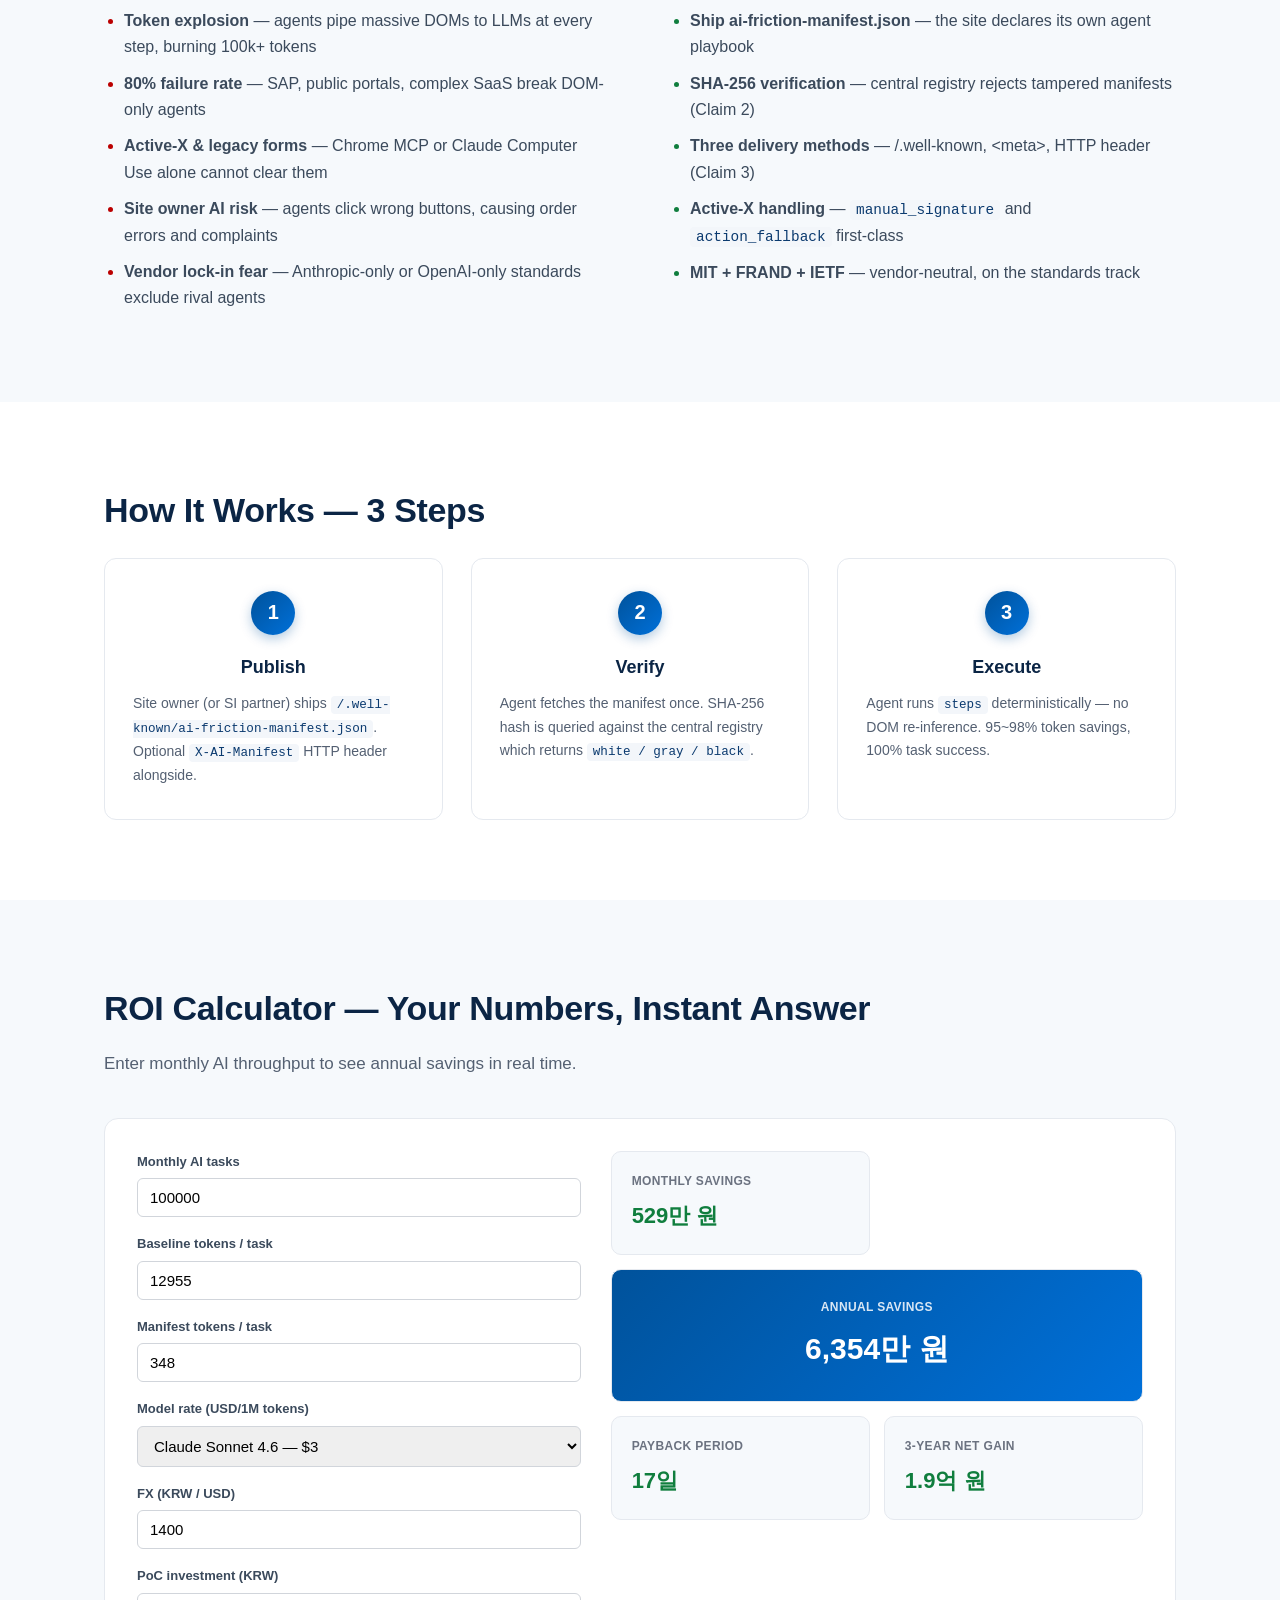
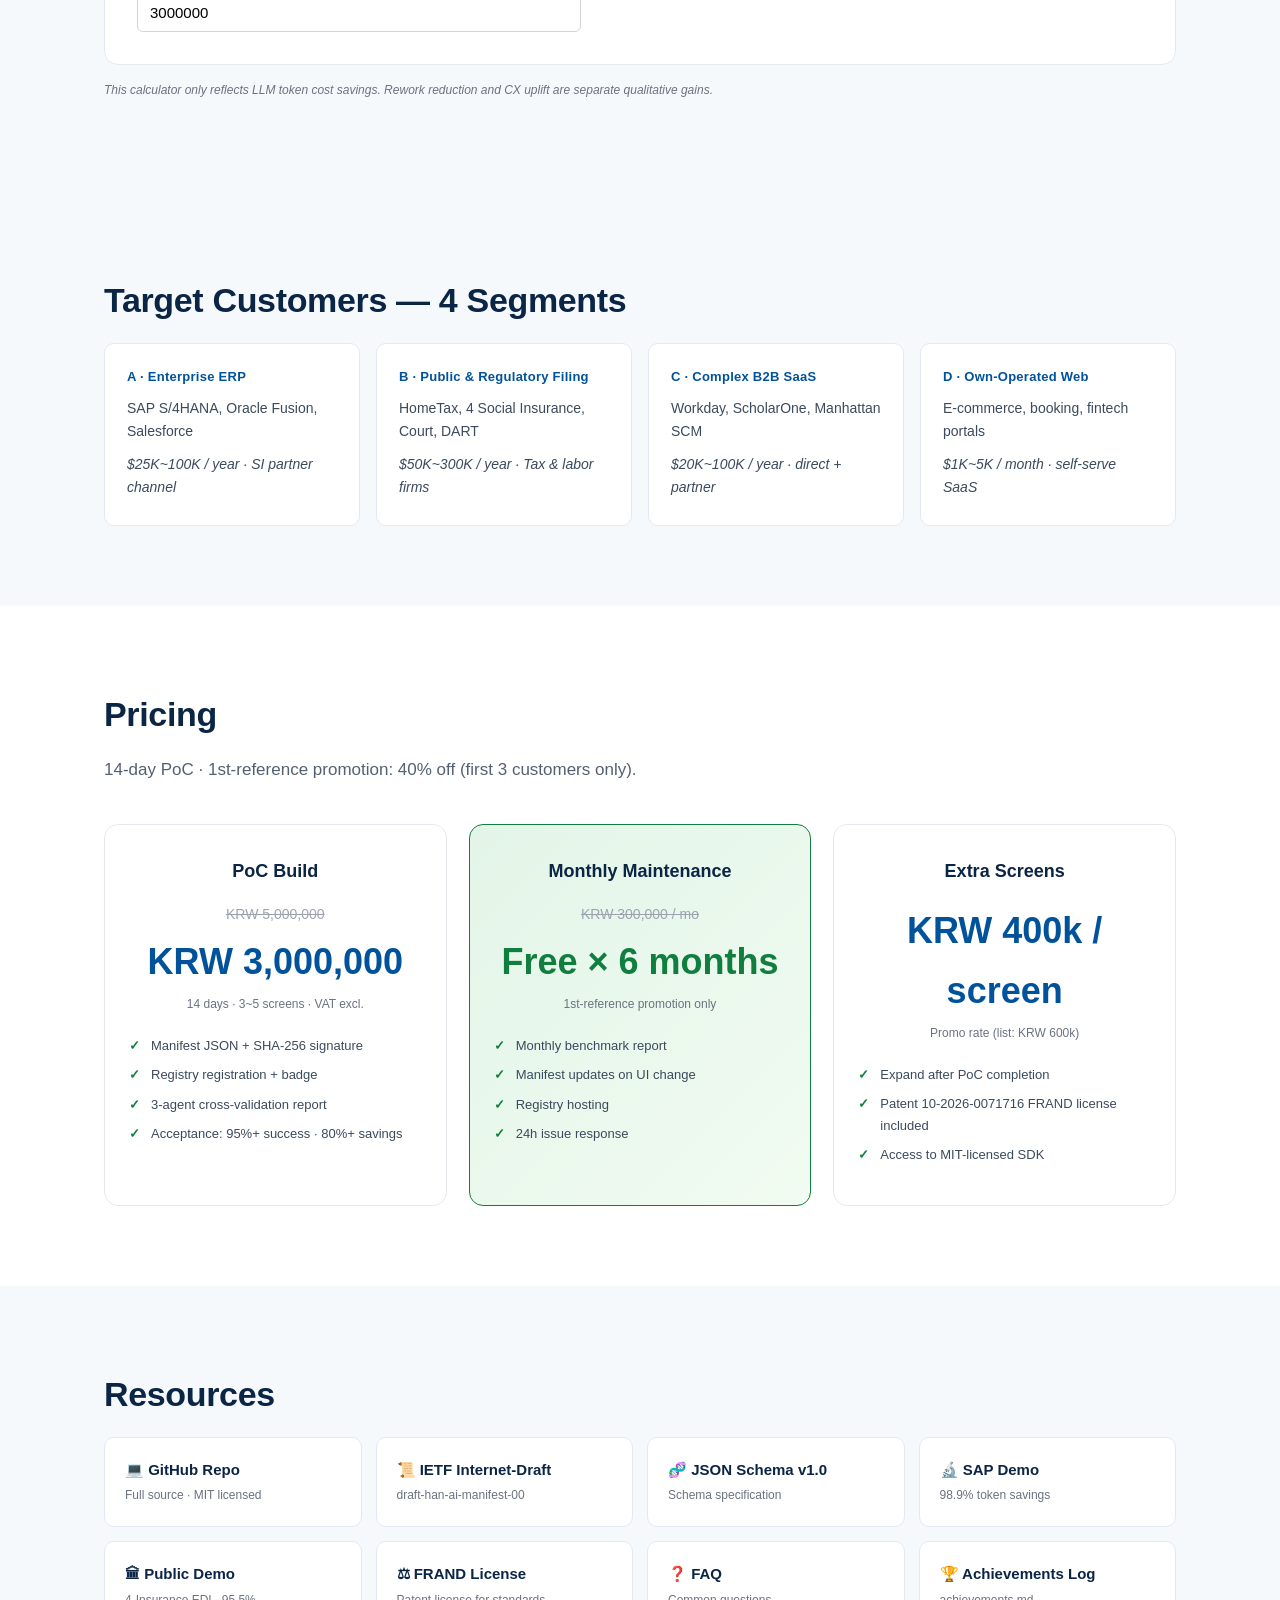
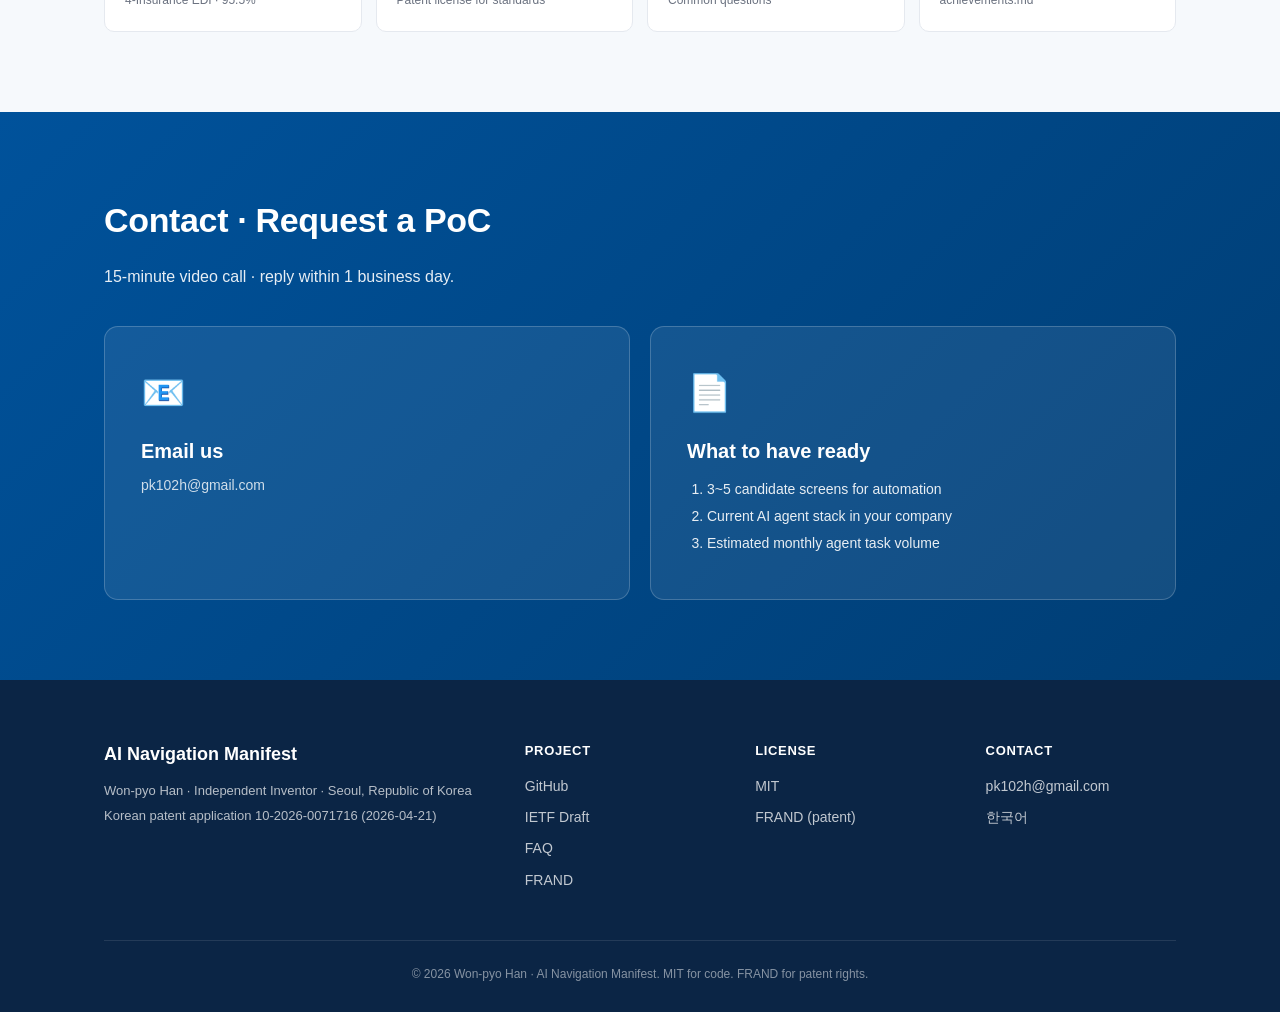
==== commit 9bbb315b: "docs: change the maintainer contact email to pk102h@gmail.com pk102h@gmail.com is now the main addre" ====
--- a/docs/en.html
+++ b/docs/en.html
@@ -324,10 +324,10 @@
     <h2>Contact · Request a PoC</h2>
     <p>15-minute video call · reply within 1 business day.</p>
     <div class="contact-grid">
-      <a class="cta-big" href="mailto:pk102h@naver.com?subject=AI%20Navigation%20Manifest%20PoC%20inquiry&body=Hello%2C%0A%0ACompany%3A%20%0AContact%3A%20%0AAutomation%20target%20screens%3A%20%0A%0A">
+      <a class="cta-big" href="mailto:pk102h@gmail.com?subject=AI%20Navigation%20Manifest%20PoC%20inquiry&body=Hello%2C%0A%0ACompany%3A%20%0AContact%3A%20%0AAutomation%20target%20screens%3A%20%0A%0A">
         <div class="cta-emo">📧</div>
         <div class="cta-title">Email us</div>
-        <div class="cta-sub">pk102h@naver.com</div>
+        <div class="cta-sub">pk102h@gmail.com</div>
       </a>
       <div class="cta-big cta-info">
         <div class="cta-emo">📄</div>
@@ -364,7 +364,7 @@
       </div>
       <div>
         <h4>Contact</h4>
-        <a href="mailto:pk102h@naver.com">pk102h@naver.com</a>
+        <a href="mailto:pk102h@gmail.com">pk102h@gmail.com</a>
         <a href="index.html">한국어</a>
       </div>
     </div>
